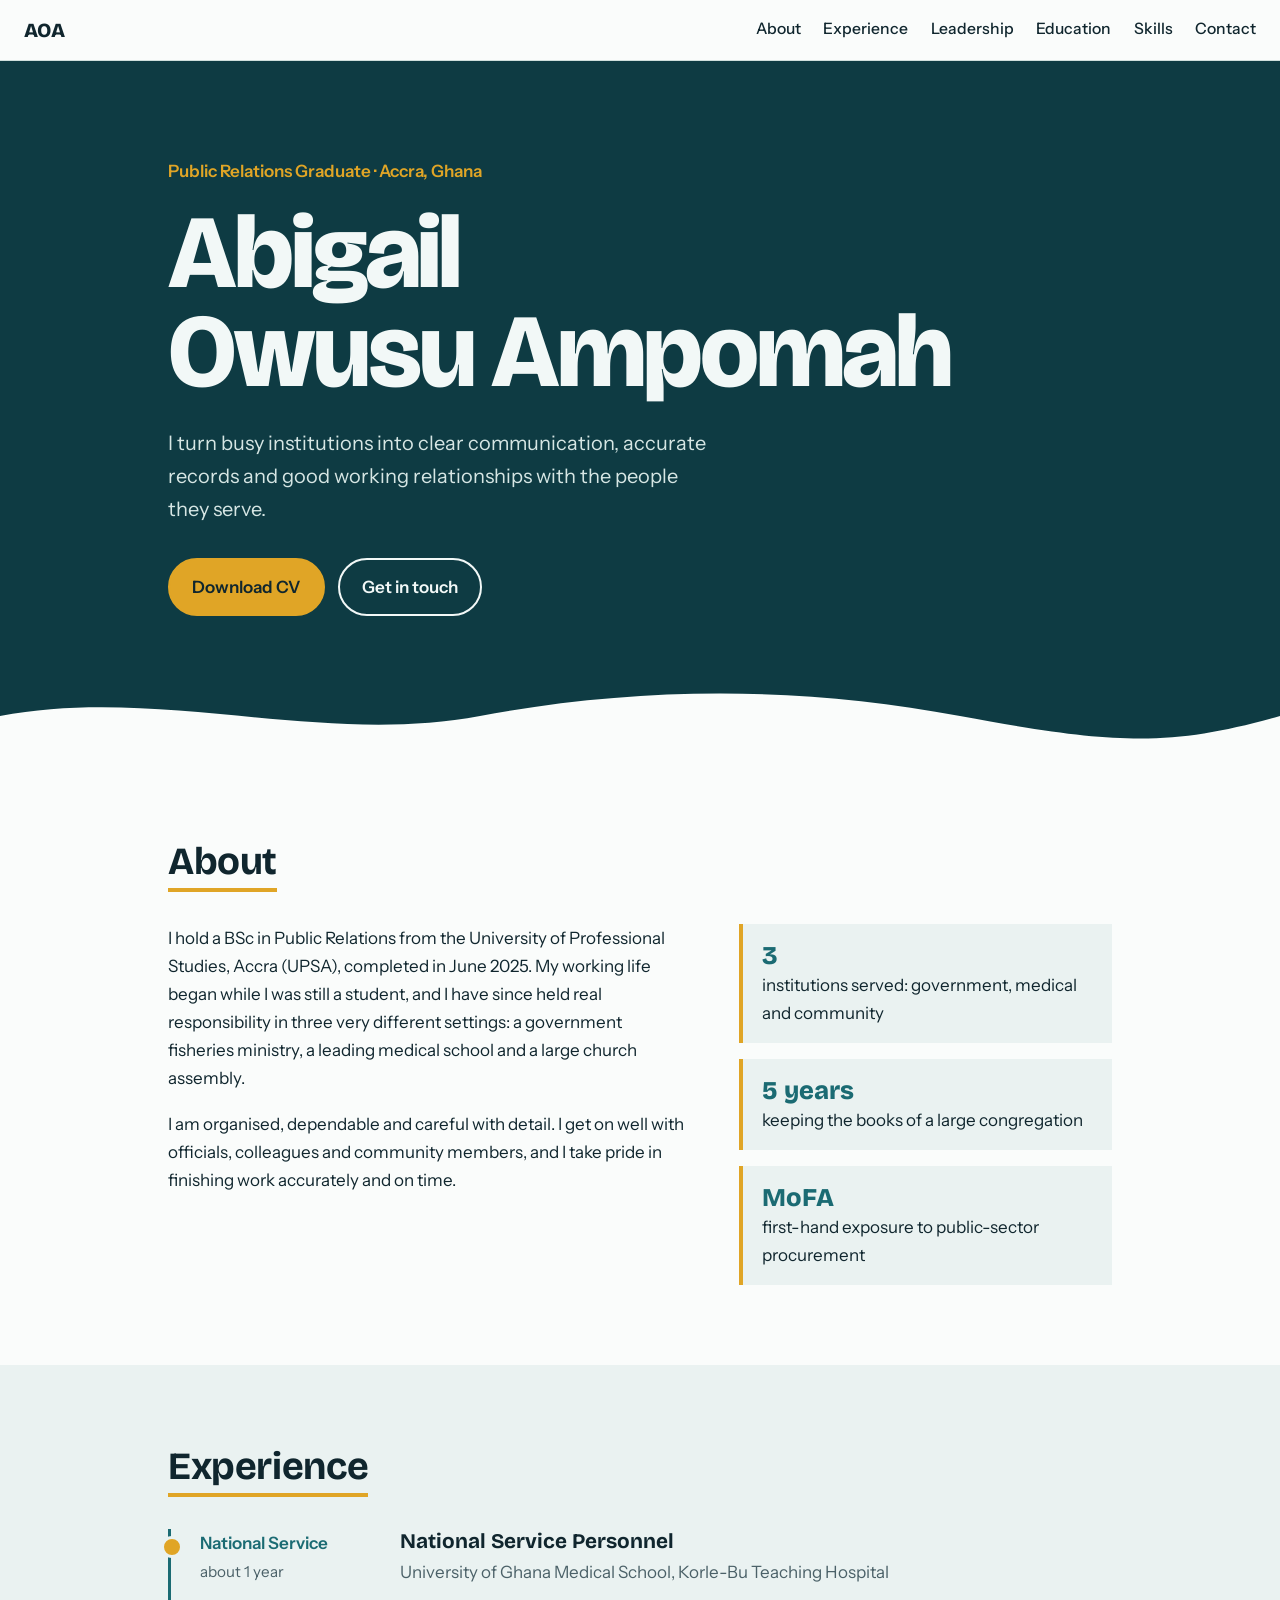
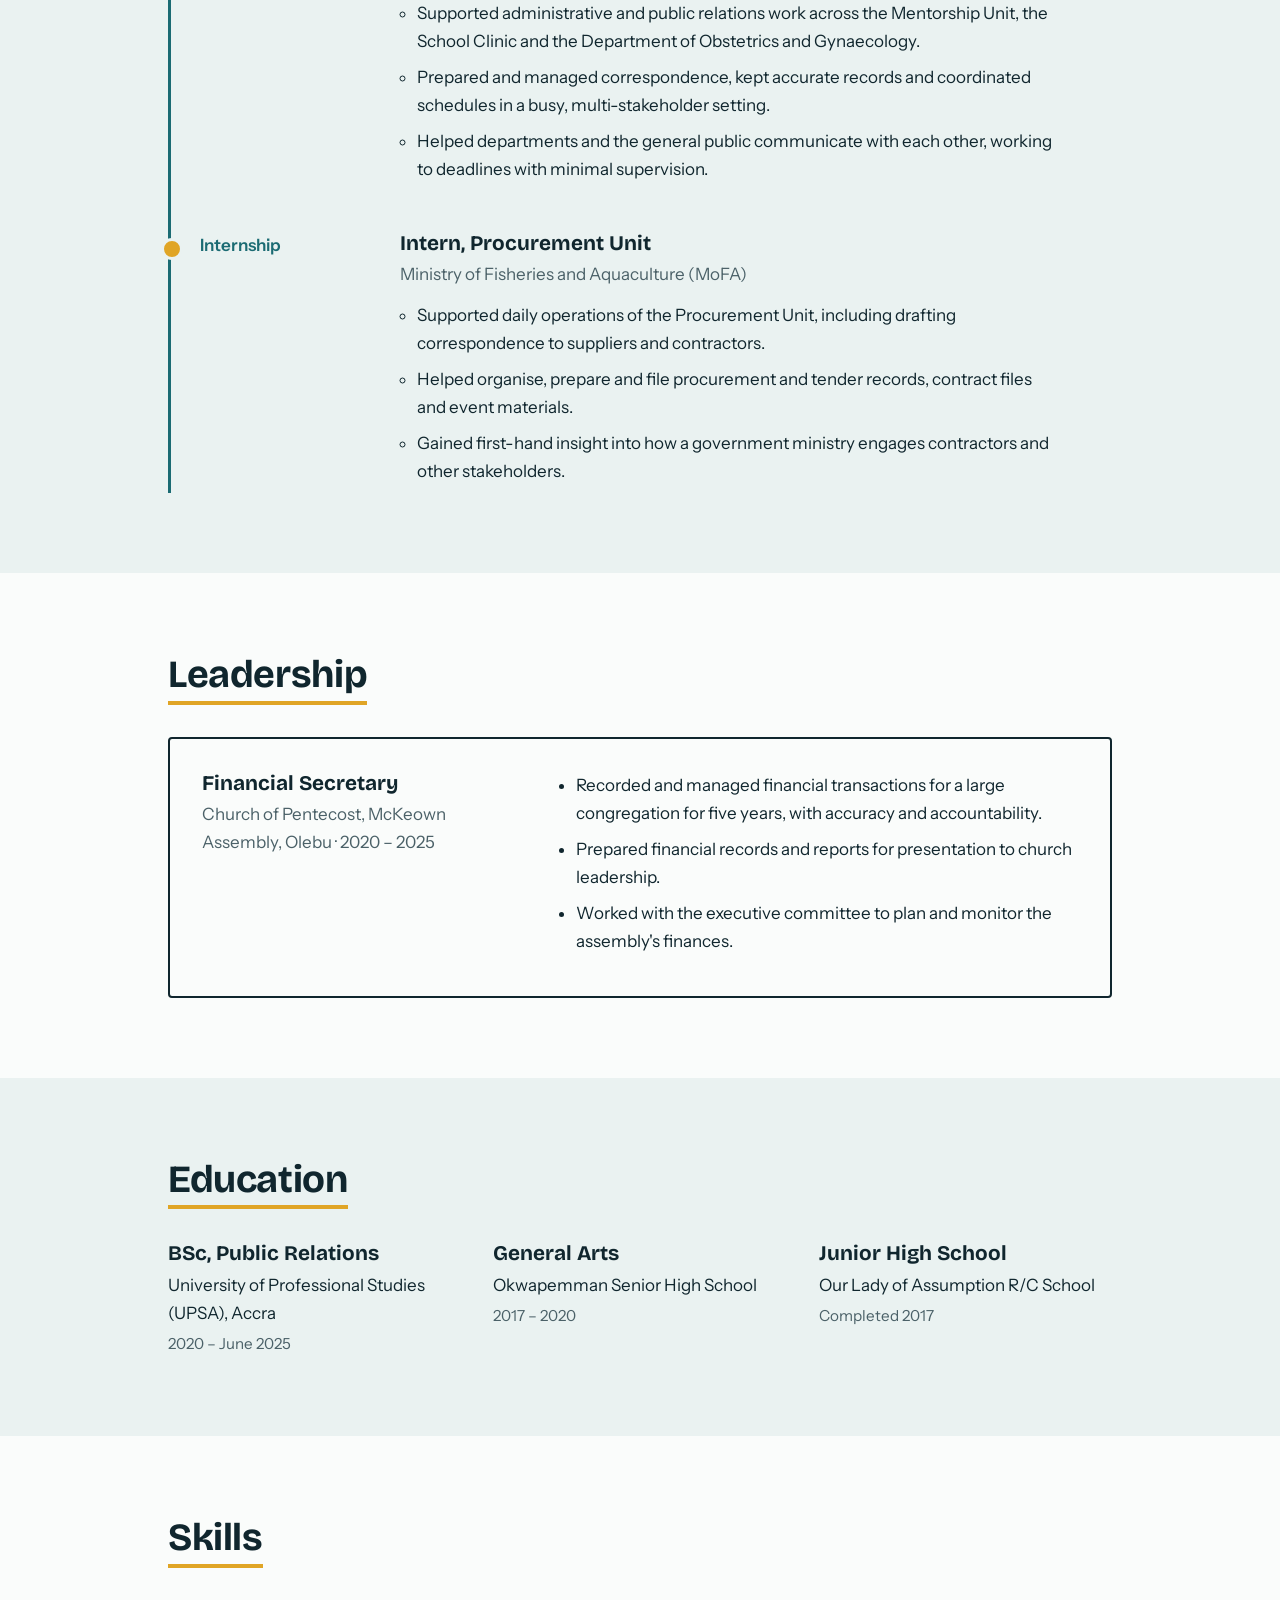
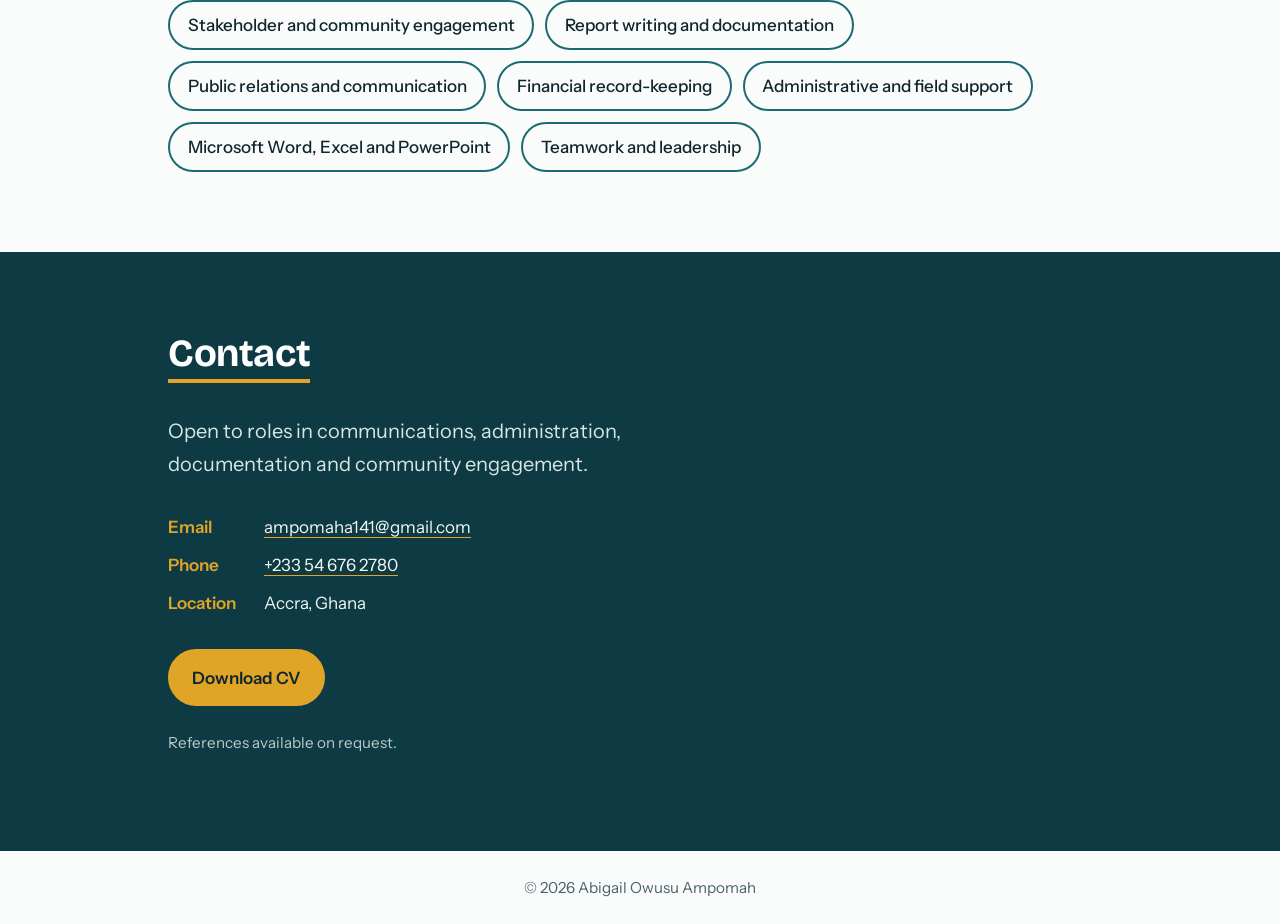
==== index.html @ d9fe1c8b "Add files via upload" ====
<!DOCTYPE html>
<html lang="en">
<head>
<meta charset="utf-8">
<meta name="viewport" content="width=device-width, initial-scale=1">
<title>Abigail Owusu Ampomah | Public Relations Graduate, Accra</title>
<meta name="description" content="Abigail Owusu Ampomah is a public relations graduate (UPSA) with experience in procurement support, documentation, stakeholder engagement and financial record-keeping in Ghana.">
<meta property="og:title" content="Abigail Owusu Ampomah | Public Relations Graduate">
<meta property="og:description" content="Communication, documentation and stakeholder engagement, backed by experience at the Ministry of Fisheries and Aquaculture and the University of Ghana Medical School.">
<meta property="og:type" content="website">
<link rel="icon" href="data:image/svg+xml,%3Csvg xmlns='http://www.w3.org/2000/svg' viewBox='0 0 100 100'%3E%3Crect width='100' height='100' rx='22' fill='%230E3B43'/%3E%3Ctext x='50' y='66' font-size='52' text-anchor='middle' fill='%23E0A526' font-family='Georgia,serif' font-weight='700'%3EA%3C/text%3E%3C/svg%3E">
<link rel="preconnect" href="https://fonts.googleapis.com">
<link rel="preconnect" href="https://fonts.gstatic.com" crossorigin>
<link href="https://fonts.googleapis.com/css2?family=Bricolage+Grotesque:opsz,wght@12..96,500;12..96,700;12..96,800&family=Instrument+Sans:wght@400;500;600&display=swap" rel="stylesheet">
<link rel="stylesheet" href="style.css">
</head>
<body>
<a class="skip" href="#main">Skip to content</a>

<header class="site-header">
  <a class="brand" href="#top" aria-label="Abigail Owusu Ampomah, home">AOA</a>
  <button class="nav-toggle" aria-expanded="false" aria-controls="nav">Menu</button>
  <nav id="nav" aria-label="Main">
    <a href="#about">About</a>
    <a href="#experience">Experience</a>
    <a href="#leadership">Leadership</a>
    <a href="#education">Education</a>
    <a href="#skills">Skills</a>
    <a href="#contact">Contact</a>
  </nav>
</header>

<main id="main">
<section class="hero" id="top">
  <div class="wrap">
    <p class="kicker">Public Relations Graduate · Accra, Ghana</p>
    <h1>Abigail<br>Owusu Ampomah</h1>
    <p class="lede">I turn busy institutions into clear communication, accurate records and good working relationships with the people they serve.</p>
    <div class="actions">
      <a class="btn primary" href="assets/Abigail_Owusu_Ampomah_CV.docx" download>Download CV</a>
      <a class="btn" href="#contact">Get in touch</a>
    </div>
  </div>
  <svg class="waves" viewBox="0 0 1200 120" preserveAspectRatio="none" aria-hidden="true">
    <path d="M0 60 C 150 20, 300 100, 450 60 S 750 20, 900 60 S 1100 100, 1200 60 L1200 120 L0 120 Z"/>
  </svg>
</section>

<section id="about" class="wrap block">
  <h2>About</h2>
  <div class="two-col">
    <div class="prose">
      <p>I hold a BSc in Public Relations from the University of Professional Studies, Accra (UPSA), completed in June 2025. My working life began while I was still a student, and I have since held real responsibility in three very different settings: a government fisheries ministry, a leading medical school and a large church assembly.</p>
      <p>I am organised, dependable and careful with detail. I get on well with officials, colleagues and community members, and I take pride in finishing work accurately and on time.</p>
    </div>
    <ul class="facts">
      <li><strong>3</strong> institutions served: government, medical and community</li>
      <li><strong>5 years</strong> keeping the books of a large congregation</li>
      <li><strong>MoFA</strong> first-hand exposure to public-sector procurement</li>
    </ul>
  </div>
</section>

<section id="experience" class="band">
  <div class="wrap block">
    <h2>Experience</h2>
    <ol class="timeline">
      <li>
        <div class="when">National Service<br><span>about 1 year</span></div>
        <div class="what">
          <h3>National Service Personnel</h3>
          <p class="where">University of Ghana Medical School, Korle-Bu Teaching Hospital</p>
          <ul>
            <li>Supported administrative and public relations work across the Mentorship Unit, the School Clinic and the Department of Obstetrics and Gynaecology.</li>
            <li>Prepared and managed correspondence, kept accurate records and coordinated schedules in a busy, multi-stakeholder setting.</li>
            <li>Helped departments and the general public communicate with each other, working to deadlines with minimal supervision.</li>
          </ul>
        </div>
      </li>
      <li>
        <div class="when">Internship</div>
        <div class="what">
          <h3>Intern, Procurement Unit</h3>
          <p class="where">Ministry of Fisheries and Aquaculture (MoFA)</p>
          <ul>
            <li>Supported daily operations of the Procurement Unit, including drafting correspondence to suppliers and contractors.</li>
            <li>Helped organise, prepare and file procurement and tender records, contract files and event materials.</li>
            <li>Gained first-hand insight into how a government ministry engages contractors and other stakeholders.</li>
          </ul>
        </div>
      </li>
    </ol>
  </div>
</section>

<section id="leadership" class="wrap block">
  <h2>Leadership</h2>
  <article class="lead-card">
    <div>
      <h3>Financial Secretary</h3>
      <p class="where">Church of Pentecost, McKeown Assembly, Olebu · 2020 – 2025</p>
    </div>
    <ul>
      <li>Recorded and managed financial transactions for a large congregation for five years, with accuracy and accountability.</li>
      <li>Prepared financial records and reports for presentation to church leadership.</li>
      <li>Worked with the executive committee to plan and monitor the assembly's finances.</li>
    </ul>
  </article>
</section>

<section id="education" class="band">
  <div class="wrap block">
    <h2>Education</h2>
    <div class="edu">
      <div><h3>BSc, Public Relations</h3><p>University of Professional Studies (UPSA), Accra</p><p class="yrs">2020 – June 2025</p></div>
      <div><h3>General Arts</h3><p>Okwapemman Senior High School</p><p class="yrs">2017 – 2020</p></div>
      <div><h3>Junior High School</h3><p>Our Lady of Assumption R/C School</p><p class="yrs">Completed 2017</p></div>
    </div>
  </div>
</section>

<section id="skills" class="wrap block">
  <h2>Skills</h2>
  <ul class="chips">
    <li>Stakeholder and community engagement</li>
    <li>Report writing and documentation</li>
    <li>Public relations and communication</li>
    <li>Financial record-keeping</li>
    <li>Administrative and field support</li>
    <li>Microsoft Word, Excel and PowerPoint</li>
    <li>Teamwork and leadership</li>
  </ul>
</section>

<section id="contact" class="contact">
  <div class="wrap">
    <h2>Contact</h2>
    <p class="lede">Open to roles in communications, administration, documentation and community engagement.</p>
    <ul class="contact-list">
      <li><span>Email</span><a href="mailto:ampomaha141@gmail.com">ampomaha141@gmail.com</a></li>
      <li><span>Phone</span><a href="tel:+233546762780">+233 54 676 2780</a></li>
      <li><span>Location</span>Accra, Ghana</li>
    </ul>
    <p><a class="btn primary" href="assets/Abigail_Owusu_Ampomah_CV.docx" download>Download CV</a></p>
    <p class="small">References available on request.</p>
  </div>
</section>
</main>

<footer class="footer">
  <p>© <span id="year">2026</span> Abigail Owusu Ampomah</p>
</footer>
<script src="script.js"></script>
</body>
</html>
---- style.css ----
:root{
  --ink:#10262E; --teal:#0E3B43; --sea:#1B6B73; --gold:#E0A526; --mist:#EAF2F1; --paper:#FAFCFB; --line:#CFDedc; --muted:#4B6168;
  --head:"Bricolage Grotesque","Trebuchet MS",system-ui,sans-serif;
  --body:"Instrument Sans",system-ui,-apple-system,"Segoe UI",sans-serif;
}
@media (prefers-color-scheme:dark){
  :root{--ink:#E6EFEE; --paper:#0B1A1F; --mist:#10262C; --line:#24414A; --muted:#9DB4B8; --sea:#6FC1C8}
}
*{box-sizing:border-box}
html{scroll-behavior:smooth;scroll-padding-top:4.5rem}
body{margin:0;background:var(--paper);color:var(--ink);font:400 1.0625rem/1.65 var(--body)}
a{color:inherit}
:focus-visible{outline:3px solid var(--gold);outline-offset:3px}
.skip{position:absolute;left:-999px;top:0;background:var(--gold);color:#10262E;padding:.6rem 1rem;z-index:100}
.skip:focus{left:0}
.wrap{max-width:62rem;margin:0 auto;padding:0 1.5rem}
.block{padding-top:5rem;padding-bottom:5rem}

/* header */
.site-header{position:sticky;top:0;z-index:50;display:flex;align-items:center;justify-content:space-between;gap:1rem;padding:.8rem 1.5rem;background:var(--paper);border-bottom:1px solid var(--line)}
.brand{font:800 1.25rem var(--head);text-decoration:none;letter-spacing:.02em}
nav{display:flex;gap:1.4rem}
nav a{text-decoration:none;font-weight:500;font-size:.98rem;padding:.2rem 0;border-bottom:2px solid transparent}
nav a:hover{border-color:var(--gold)}
.nav-toggle{display:none;font:inherit;background:none;border:1px solid var(--line);color:inherit;padding:.4rem .8rem;border-radius:6px}

/* hero */
.hero{position:relative;background:var(--teal);color:#F2F8F7;padding:6rem 0 9rem;overflow:hidden}
.kicker{margin:0 0 1.2rem;color:var(--gold);font-weight:600}
h1{font:800 clamp(3rem,10vw,6.5rem)/.95 var(--head);letter-spacing:-.03em;margin:0 0 1.6rem}
.lede{font-size:1.25rem;max-width:34rem;margin:0 0 2rem}
.hero .lede{color:#D6E6E4}
.actions{display:flex;flex-wrap:wrap;gap:.8rem}
.btn{display:inline-block;padding:.8rem 1.4rem;border:2px solid currentColor;border-radius:999px;text-decoration:none;font-weight:600}
.btn:hover{background:rgba(255,255,255,.12)}
.btn.primary{background:var(--gold);border-color:var(--gold);color:#10262E}
.btn.primary:hover{background:#F0B83A}
.waves{position:absolute;left:0;bottom:-1px;width:100%;height:90px;fill:var(--paper)}

/* sections */
h2{font:700 clamp(1.8rem,4vw,2.4rem)/1.1 var(--head);letter-spacing:-.01em;margin:0 0 2rem;display:inline-block;border-bottom:4px solid var(--gold);padding-bottom:.35rem}
h3{font:700 1.3rem/1.25 var(--head);margin:0 0 .2rem}
.band{background:var(--mist)}
.two-col{display:grid;grid-template-columns:1.4fr 1fr;gap:3rem;align-items:start}
.prose p{margin:0 0 1.1rem;max-width:38rem}
.facts{list-style:none;margin:0;padding:0;display:grid;gap:1rem}
.facts li{padding:1rem 1.2rem;border-left:4px solid var(--gold);background:var(--mist)}
.facts strong{display:block;font:800 1.6rem var(--head);color:var(--sea)}

.timeline{list-style:none;margin:0;padding:0;border-left:3px solid var(--sea)}
.timeline>li{display:grid;grid-template-columns:11rem 1fr;gap:1.5rem;padding:0 0 2.5rem 1.8rem;position:relative}
.timeline>li:last-child{padding-bottom:0}
.timeline>li::before{content:"";position:absolute;left:-.62rem;top:.45rem;width:1rem;height:1rem;border-radius:50%;background:var(--gold);border:3px solid var(--mist)}
.when{font-weight:600;color:var(--sea)}
.when span{font-weight:400;color:var(--muted);font-size:.95rem}
.where{color:var(--muted);margin:0 0 .8rem}
.what ul,.lead-card ul{margin:0;padding-left:1.1rem}
.what li,.lead-card li{margin-bottom:.5rem;max-width:40rem}

.lead-card{display:grid;grid-template-columns:1fr 1.6fr;gap:2rem;padding:2rem;border:2px solid var(--ink);border-radius:4px}

.edu{display:grid;grid-template-columns:repeat(3,1fr);gap:2rem}
.edu p{margin:0}
.yrs{color:var(--muted);font-size:.95rem;margin-top:.3rem!important}

.chips{list-style:none;padding:0;margin:0;display:flex;flex-wrap:wrap;gap:.7rem}
.chips li{padding:.55rem 1.1rem;border:2px solid var(--sea);border-radius:999px;font-weight:500}

.contact{background:var(--teal);color:#F2F8F7;padding:5rem 0}
.contact h2{color:#fff}
.contact .lede{color:#D6E6E4}
.contact-list{list-style:none;padding:0;margin:0 0 2rem;display:grid;gap:.6rem}
.contact-list span{display:inline-block;width:6rem;color:var(--gold);font-weight:600}
.contact-list a{text-decoration-color:var(--gold);text-underline-offset:4px}
.small{color:#B5CCCA;font-size:.95rem;margin-top:1.5rem}
.footer{padding:1.5rem;text-align:center;color:var(--muted);font-size:.95rem}
.footer p{margin:0}

@media (max-width:760px){
  .nav-toggle{display:block}
  nav{display:none;position:absolute;top:100%;left:0;right:0;flex-direction:column;gap:0;background:var(--paper);border-bottom:1px solid var(--line)}
  nav.open{display:flex}
  nav a{padding:.9rem 1.5rem;border-bottom:1px solid var(--line)}
  .two-col,.lead-card,.edu{grid-template-columns:1fr}
  .timeline>li{grid-template-columns:1fr;gap:.4rem}
  .block{padding-top:3.5rem;padding-bottom:3.5rem}
  .hero{padding:4rem 0 7rem}
}
@media (prefers-reduced-motion:reduce){html{scroll-behavior:auto}}
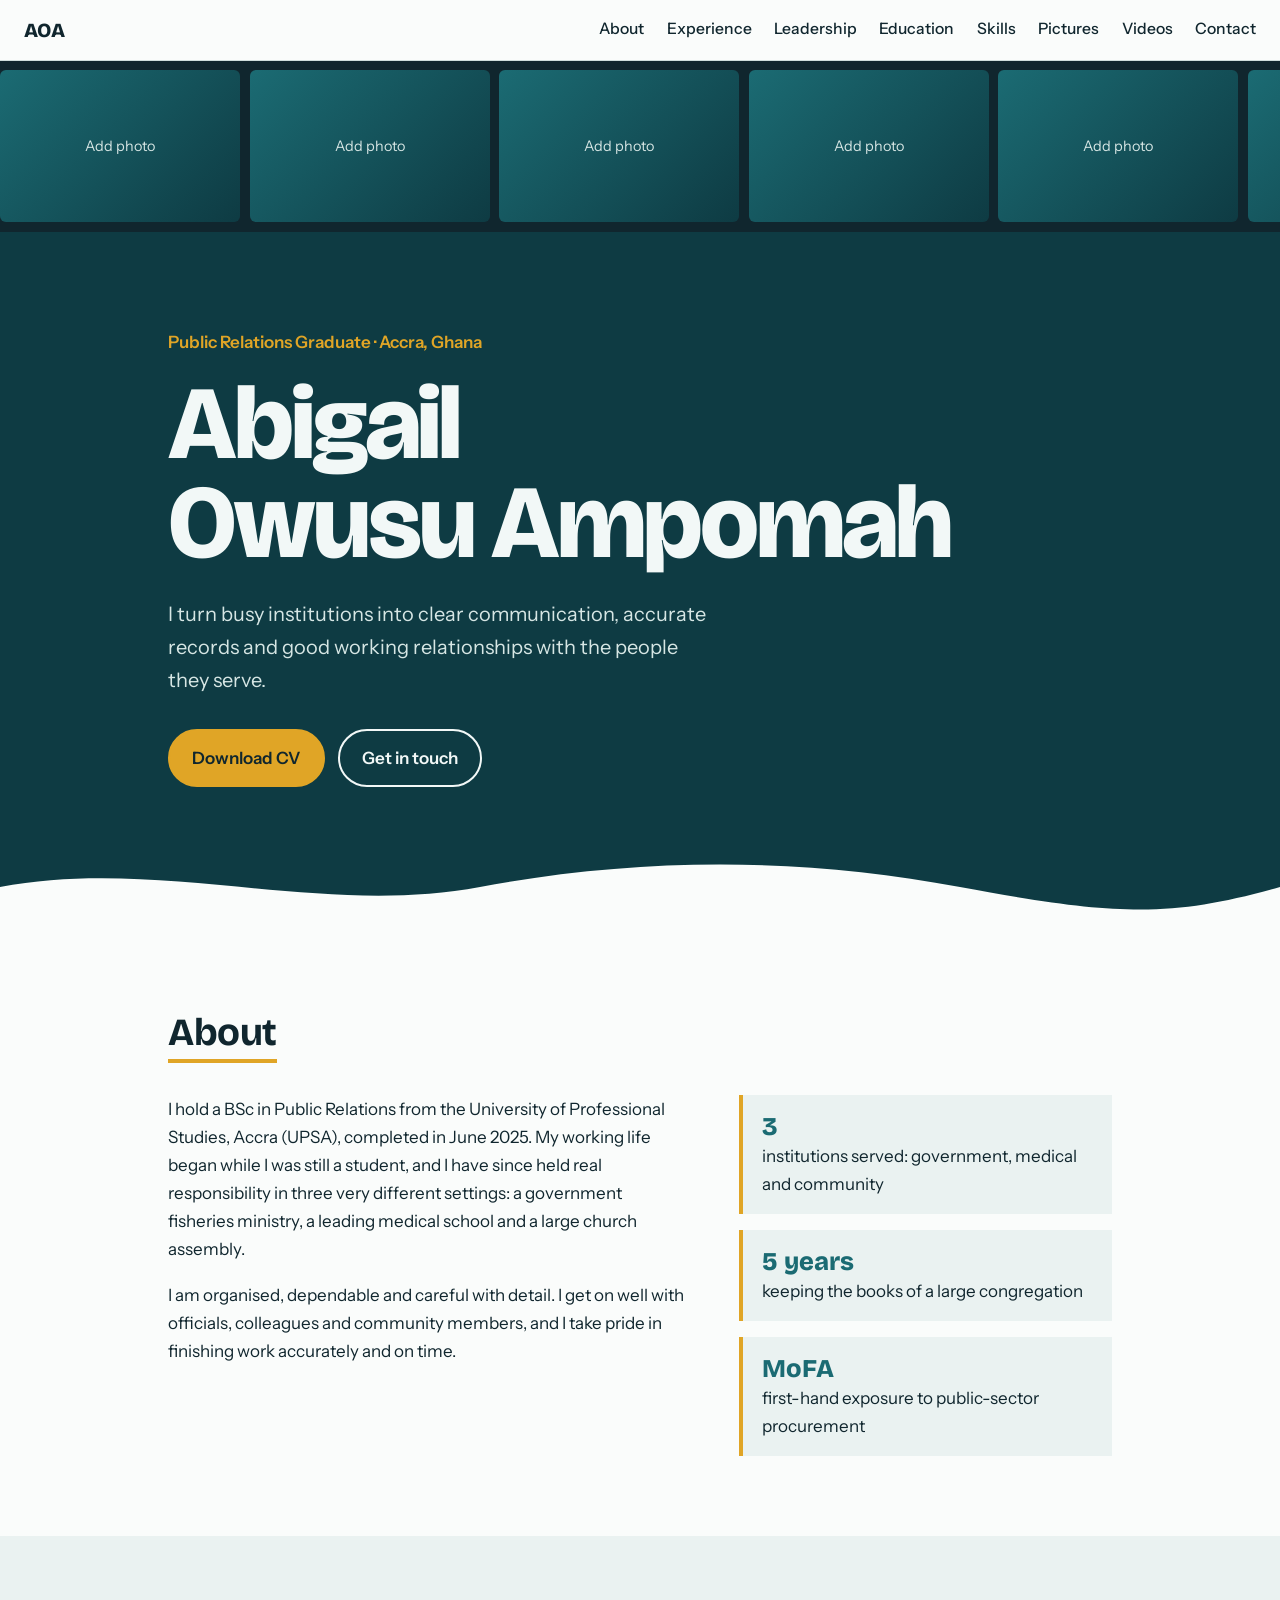
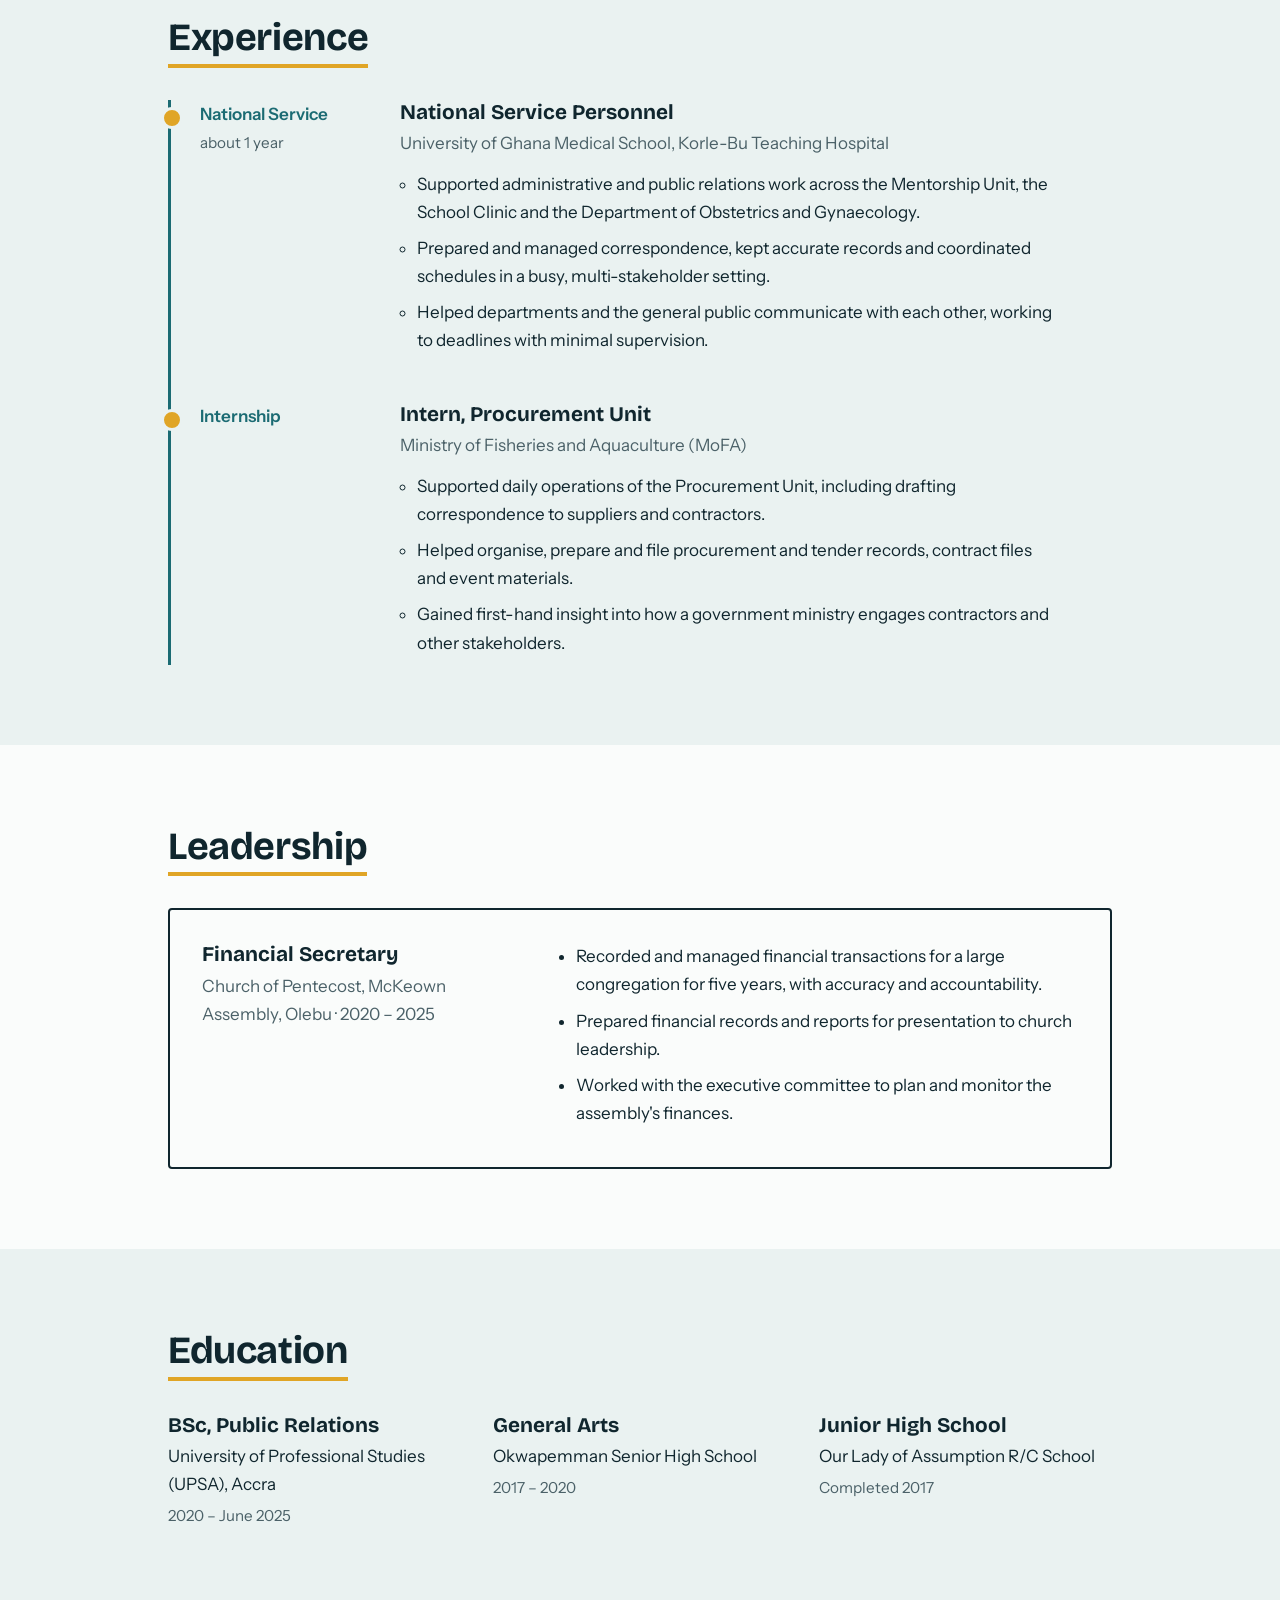
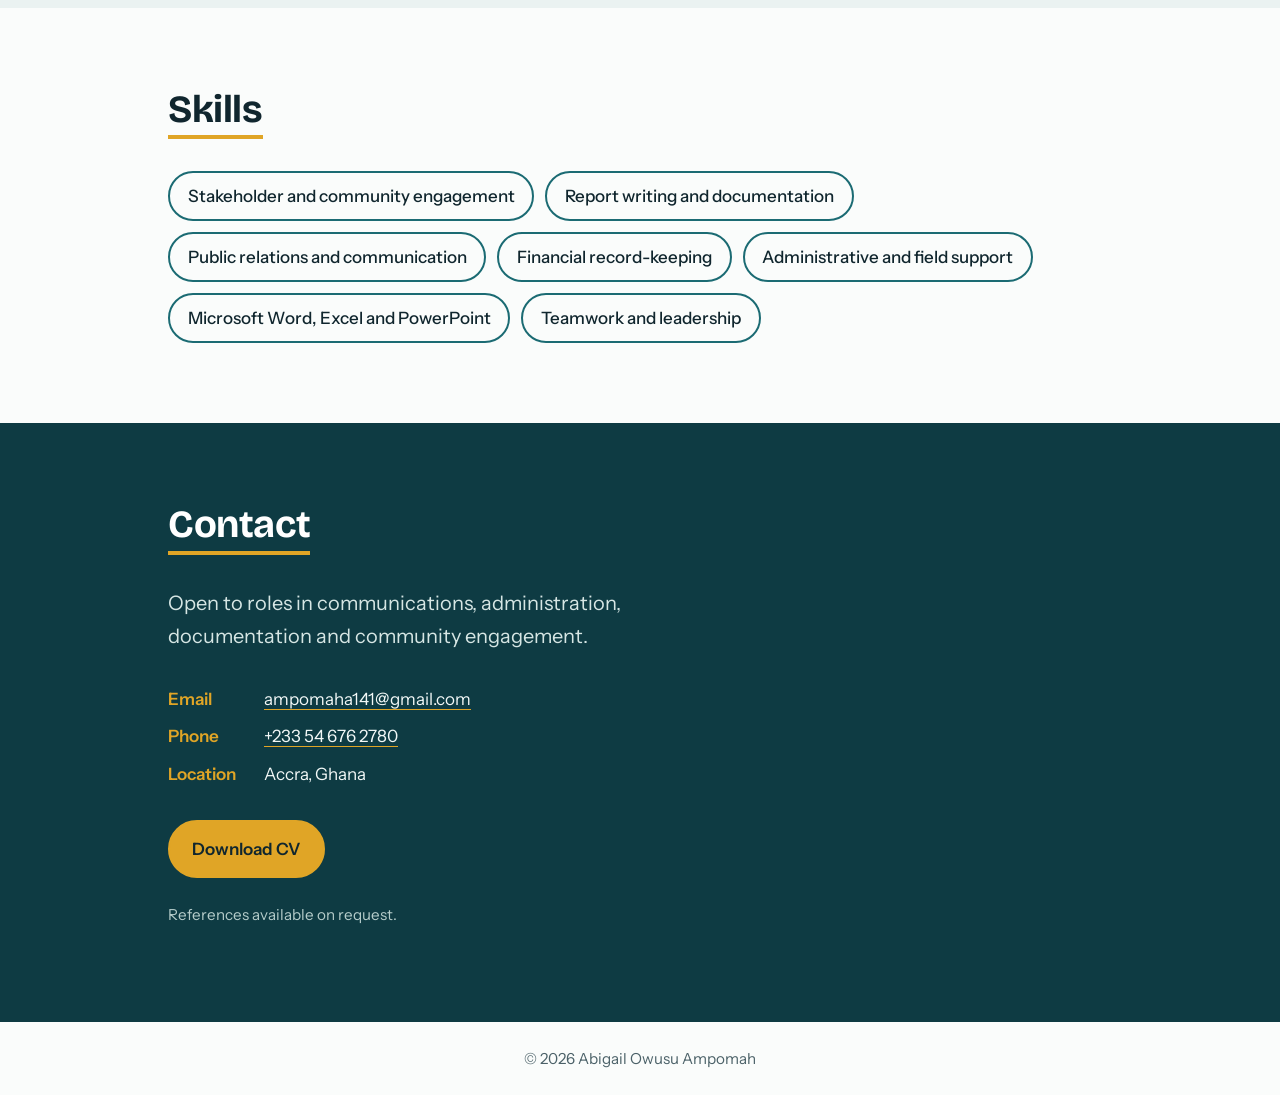
==== commit 035e2956: "Add files via upload" ====
--- a/index.html
+++ b/index.html
@@ -26,9 +26,12 @@
     <a href="#leadership">Leadership</a>
     <a href="#education">Education</a>
     <a href="#skills">Skills</a>
+    <a href="gallery.html">Pictures</a>
+    <a href="videos.html">Videos</a>
     <a href="#contact">Contact</a>
   </nav>
 </header>
+<div class="strip" data-strip aria-hidden="true"></div>
 
 <main id="main">
 <section class="hero" id="top">
@@ -150,6 +153,7 @@
 <footer class="footer">
   <p>© <span id="year">2026</span> Abigail Owusu Ampomah</p>
 </footer>
+<script src="media.js"></script>
 <script src="script.js"></script>
 </body>
 </html>
--- a/style.css
+++ b/style.css
@@ -87,3 +87,35 @@
   .hero{padding:4rem 0 7rem}
 }
 @media (prefers-reduced-motion:reduce){html{scroll-behavior:auto}}
+
+/* ===== pictures strip, gallery, videos ===== */
+nav a[aria-current="page"]{border-color:var(--gold)}
+.strip{overflow:hidden;background:var(--ink);padding:.6rem 0}
+.strip[hidden]{display:none}
+.strip-track{display:flex;gap:.6rem;width:max-content;animation:scroll 60s linear infinite}
+.strip:hover .strip-track{animation-play-state:paused}
+.strip-item{flex:none;width:15rem;height:9.5rem;border-radius:6px;overflow:hidden;background:var(--sea)}
+.strip-item img,.thumb img{width:100%;height:100%;object-fit:cover;display:block}
+@keyframes scroll{to{transform:translateX(calc(-50% - .3rem))}}
+@media (prefers-reduced-motion:reduce){.strip{overflow-x:auto}.strip-track{animation:none}}
+.missing{background:linear-gradient(135deg,var(--sea),var(--teal));display:flex;align-items:center;justify-content:center}
+.missing::after{content:"Add photo";color:#D6E6E4;font-size:.9rem}
+
+.page{padding-top:3.5rem;padding-bottom:5rem;min-height:60vh}
+.page-title{font:800 clamp(2.4rem,7vw,4rem)/1 var(--head);letter-spacing:-.02em;margin:0 0 1rem}
+.intro{color:var(--muted);margin:0 0 2.5rem;max-width:36rem}
+.grid{display:grid;grid-template-columns:repeat(auto-fill,minmax(15rem,1fr));gap:1.4rem}
+.grid-item{all:unset;cursor:pointer;display:block}
+.grid-item:focus-visible{outline:3px solid var(--gold);outline-offset:4px}
+.thumb{aspect-ratio:4/3;border-radius:6px;overflow:hidden;background:var(--mist)}
+.grid-item span{display:block;margin-top:.5rem;font-size:.95rem;color:var(--muted)}
+#lightbox{border:0;padding:1rem;max-width:min(92vw,60rem);background:var(--paper);color:var(--ink);border-radius:8px}
+#lightbox::backdrop{background:rgba(5,15,18,.85)}
+#lightbox img{display:block;max-width:100%;max-height:75vh;margin:0 auto}
+#lightbox p{margin:.8rem 0 0;text-align:center}
+#lightbox .close{display:block;margin:0 0 .8rem auto;font:inherit;font-weight:600;background:var(--gold);color:#10262E;border:0;border-radius:999px;padding:.4rem 1.1rem;cursor:pointer}
+.vgrid{display:grid;grid-template-columns:repeat(auto-fill,minmax(20rem,1fr));gap:2rem}
+.vgrid figure{margin:0}
+.vgrid video,.vgrid iframe{width:100%;aspect-ratio:16/9;border:0;border-radius:6px;background:#000;display:block}
+.vgrid figcaption{margin-top:.5rem;font-weight:500}
+.empty{color:var(--muted)}
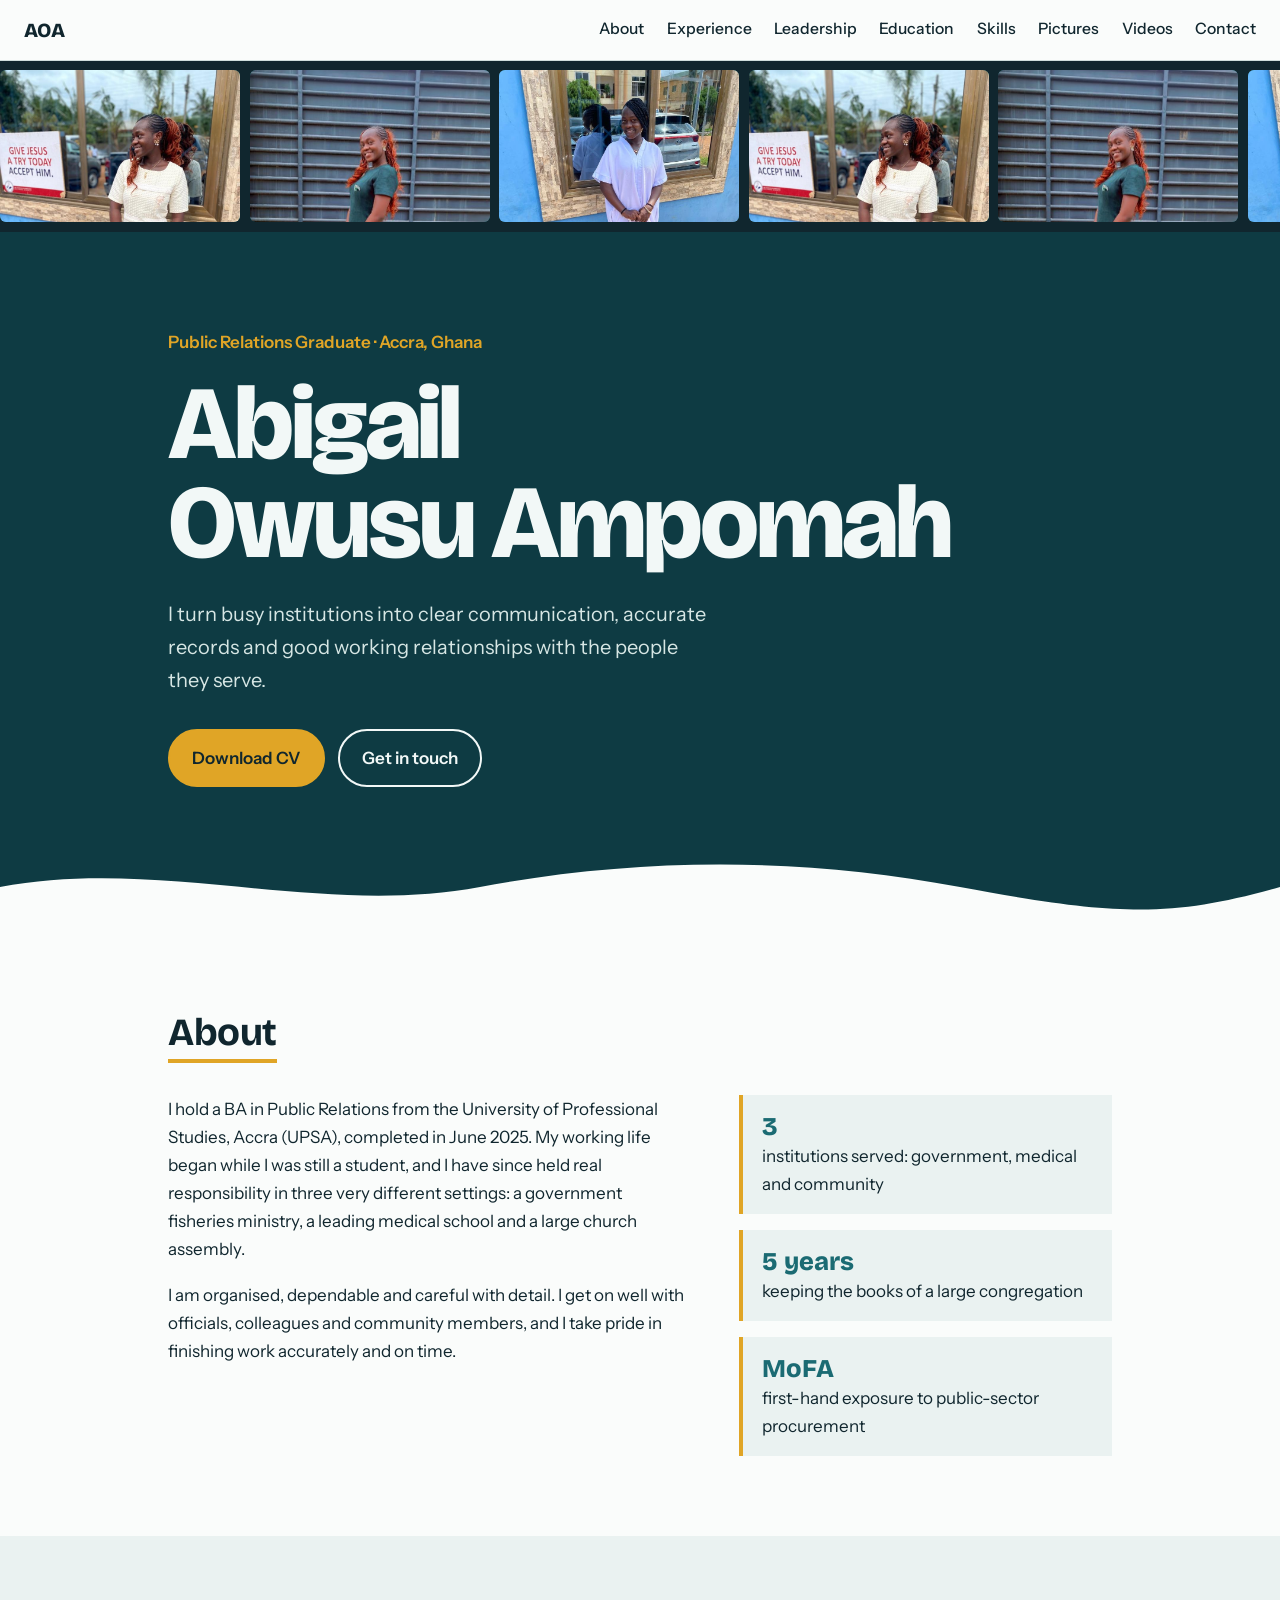
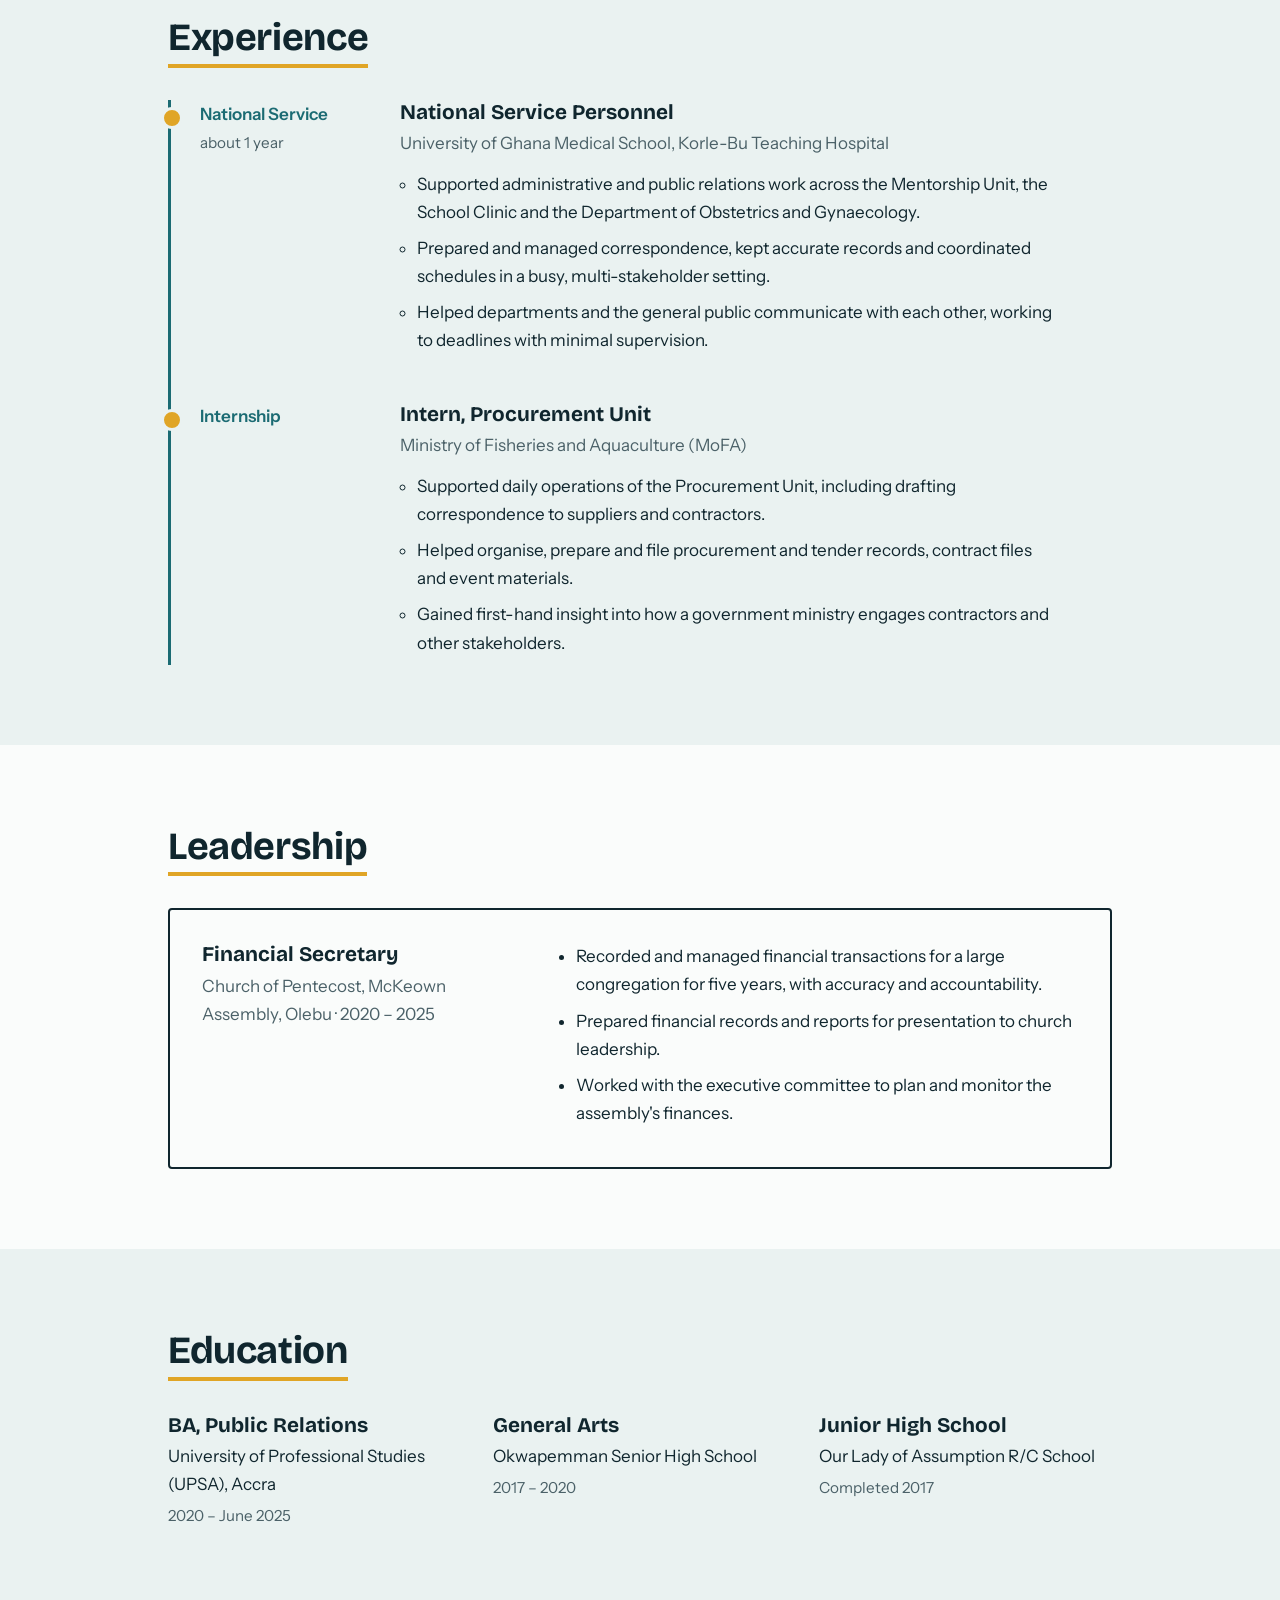
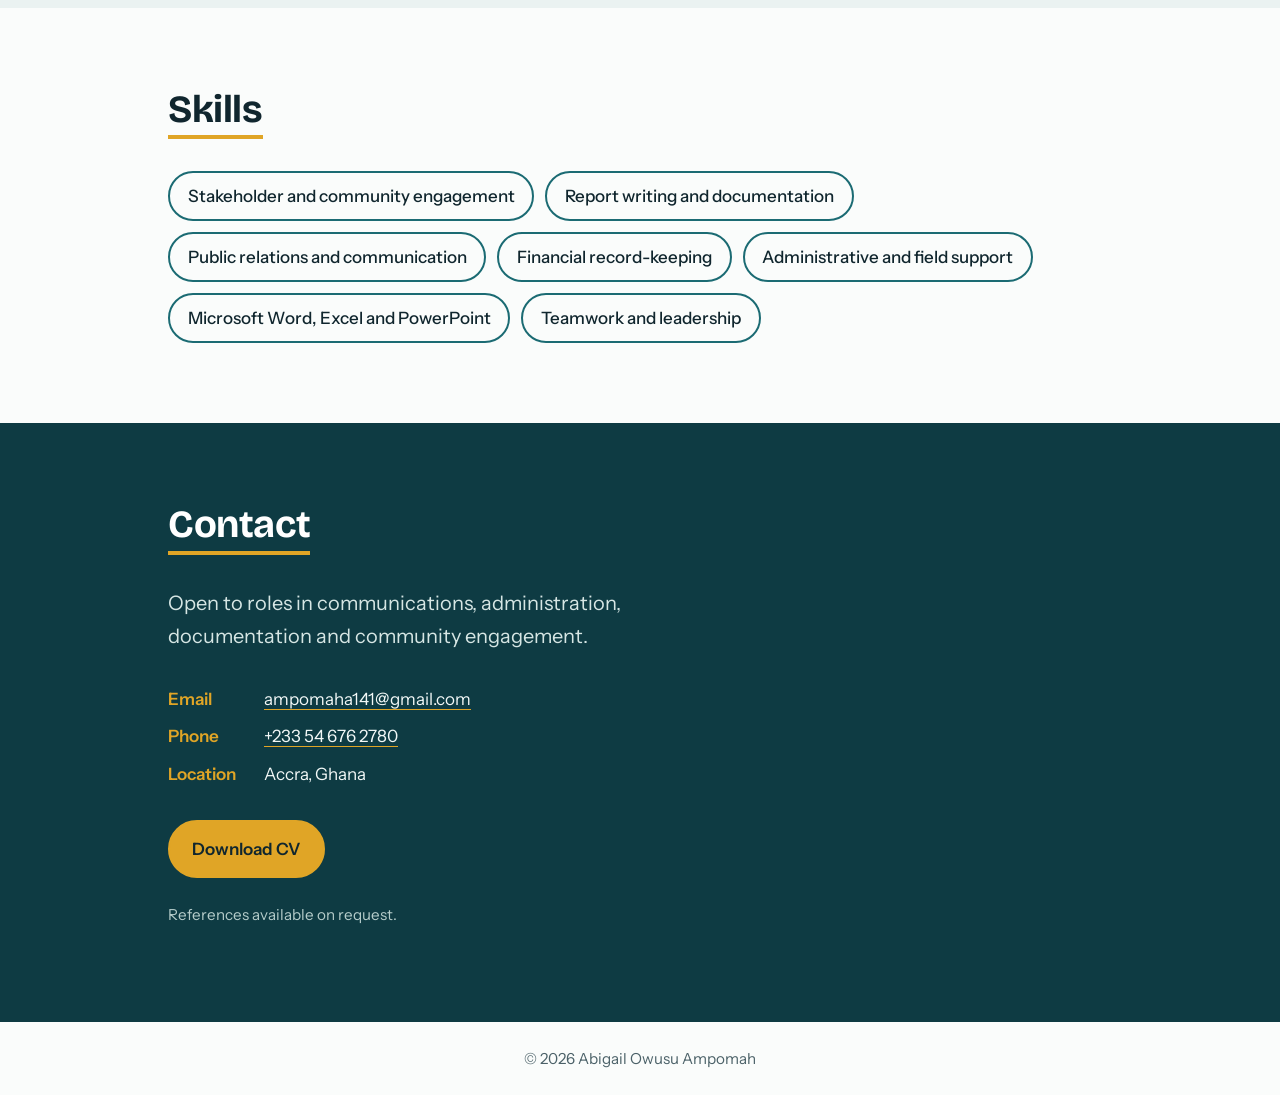
==== commit 51188066: "Update index.html" ====
--- a/index.html
+++ b/index.html
@@ -53,7 +53,7 @@
   <h2>About</h2>
   <div class="two-col">
     <div class="prose">
-      <p>I hold a BSc in Public Relations from the University of Professional Studies, Accra (UPSA), completed in June 2025. My working life began while I was still a student, and I have since held real responsibility in three very different settings: a government fisheries ministry, a leading medical school and a large church assembly.</p>
+      <p>I hold a BA in Public Relations from the University of Professional Studies, Accra (UPSA), completed in June 2025. My working life began while I was still a student, and I have since held real responsibility in three very different settings: a government fisheries ministry, a leading medical school and a large church assembly.</p>
       <p>I am organised, dependable and careful with detail. I get on well with officials, colleagues and community members, and I take pride in finishing work accurately and on time.</p>
     </div>
     <ul class="facts">
@@ -115,7 +115,7 @@
   <div class="wrap block">
     <h2>Education</h2>
     <div class="edu">
-      <div><h3>BSc, Public Relations</h3><p>University of Professional Studies (UPSA), Accra</p><p class="yrs">2020 – June 2025</p></div>
+      <div><h3>BA, Public Relations</h3><p>University of Professional Studies (UPSA), Accra</p><p class="yrs">2020 – June 2025</p></div>
       <div><h3>General Arts</h3><p>Okwapemman Senior High School</p><p class="yrs">2017 – 2020</p></div>
       <div><h3>Junior High School</h3><p>Our Lady of Assumption R/C School</p><p class="yrs">Completed 2017</p></div>
     </div>
